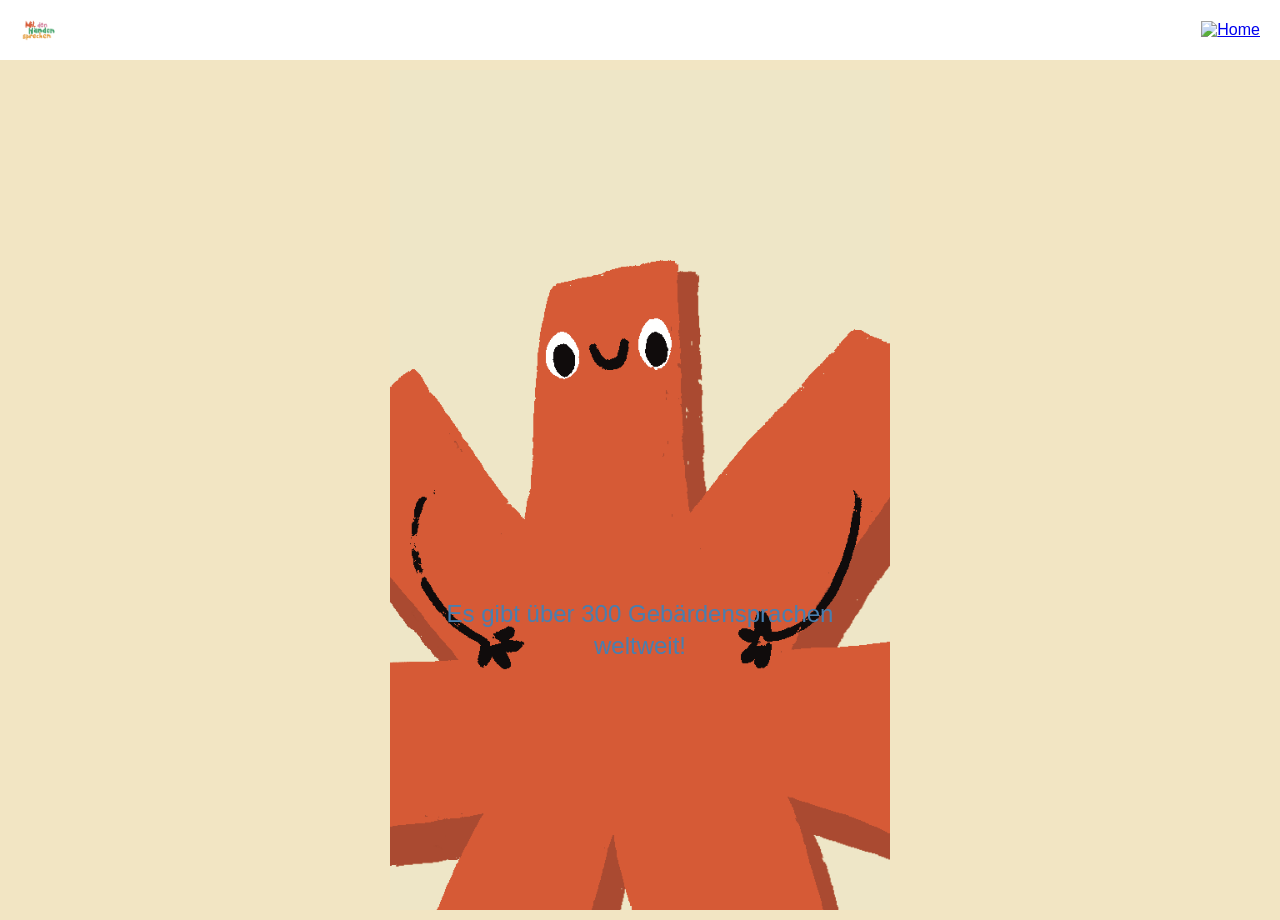
==== fakt1.html @ 37ac85dc "Update fakt1.html" ====
<!DOCTYPE html>
<html lang="de">
<head>
    <meta charset="UTF-8">
    <meta name="viewport" content="width=device-width, initial-scale=1.0">
    <title>Funfact - Gebärdensprache</title>
    <link rel="stylesheet" href="https://use.typekit.net/xwt6ozx.css">
    <link rel="stylesheet" href="style.css">
</head>
<body class="fact-body">

    <header class="fact-header">
        <img src="logo.png" alt="Logo" class="logo-left">
        <a href="index.html" class="home-link">
            <img src="home.png" alt="Home" class="home-icon">
        </a>
    </header>

    <main class="fact-main">
        <div class="fact-wrapper">
            <img src="fakt1.png" alt="Fakt Grafik" class="fact-png">
            
            <p class="fact-text-overlay">Es gibt über 300 Gebärdensprachen weltweit!</p>
        </div>
    </main>

</body>
</html>
---- style.css ----
/* CI Farben und Schriften */
:root {
    --bg-beige: #F2E5C3;
    --color-orange: #DEA04F;
    --color-pink: #D790AA;
    --color-terracotta: #CB623F;
    --color-green: #599E6A;
    --color-blue: #487FB0;
    
    --font-heading: 'crayonize', sans-serif; 
    --font-body: 'neulis-sans', sans-serif;
}

* {
    box-sizing: border-box;
    margin: 0;
    padding: 0;
}

body {
    background-color: var(--bg-beige);
    font-family: var(--font-body);
    min-height: 100vh;
    display: flex;
    flex-direction: column;
}

/* --- STARTSEITE (index.html) --- */
.landing-body {
    /* Setzt hg-bunt als fixierten, einmaligen Hintergrund */
    background-image: url('hg-bunt.png');
    background-repeat: no-repeat;
    background-size: cover;
    background-position: center;
}

.landing-header {
    background-image: url('header.png');
    background-size: cover;
    background-position: center;
    min-height: 20vh;
    display: flex;
    justify-content: center;
    align-items: center;
    padding: 20px;
}

.logo-centered {
    max-width: 70%;
    height: auto;
    max-height: 120px;
}

.landing-main {
    flex: 1;
    display: flex;
    justify-content: center;
    align-items: center;
    padding: 20px;
}

/* Button als Bild stylen */
.btn-image-style {
    background: none;
    border: none;
    cursor: pointer;
    padding: 0;
    width: 100%;
    max-width: 280px; /* Begrenzt die maximale Größe auf Mobile */
    transition: transform 0.2s;
}

.btn-image-style img {
    width: 100%;
    height: auto;
    display: block;
}

.btn-image-style:active {
    transform: scale(0.95);
}

/* Footer-Korrektur (wird jetzt sauber unten angeheftet) */
.site-footer {
    background-color: rgba(242, 229, 195, 0.9); /* Halbtransparentes CI-Beige */
    text-align: center;
    padding: 15px;
    font-size: 14px;
    width: 100%;
}

.site-footer a {
    color: var(--color-blue);
    text-decoration: none;
    font-weight: bold;
}

/* --- FAKT-SEITEN (fakt1.html etc.) --- */
.fact-body {
    background-color: var(--bg-beige); /* Fester CI-Hintergrund falls Ränder entstehen */
}

.fact-header {
    display: flex;
    justify-content: space-between;
    align-items: center;
    padding: 10px 20px;
    background-color: white;
    height: 60px;
}

.logo-left {
    height: 35px;
    width: auto;
}

.home-link img {
    height: 30px;
    width: auto;
}

.fact-main {
    flex: 1;
    display: flex;
    justify-content: center;
    align-items: center;
    padding: 10px;
}

/* Der Container sorgt dafür, dass das PNG nie abgeschnitten wird */
.fact-wrapper {
    position: relative;
    width: 100%;
    max-width: 500px; /* Perfekte Breite für Mobile-First */
    margin: 0 auto;
}

.fact-png {
    width: 100%;
    height: auto;
    display: block; /* Verhindert unschöne Abstände unter dem Bild */
}

/* Text exakt bei 2/3 des Bildes positioniert */
.fact-text-overlay {
    position: absolute;
    top: 66.6%; /* Exakt auf 2/3 Höhe von oben */
    left: 50%;
    transform: translate(-50%, -50%); /* Zentriert den Textbaustein auf dem Punkt */
    width: 80%;
    text-align: center;
    font-family: var(--font-heading);
    /* Nutzt clamp(), damit die Schriftgröße perfekt mit dem Bild mitskaliert */
    font-size: clamp(16px, 5.5vw, 24px); 
    color: var(--color-blue);
    line-height: 1.3;
    pointer-events: none; /* Klicks gehen durch den Text durch auf das Bild */
}
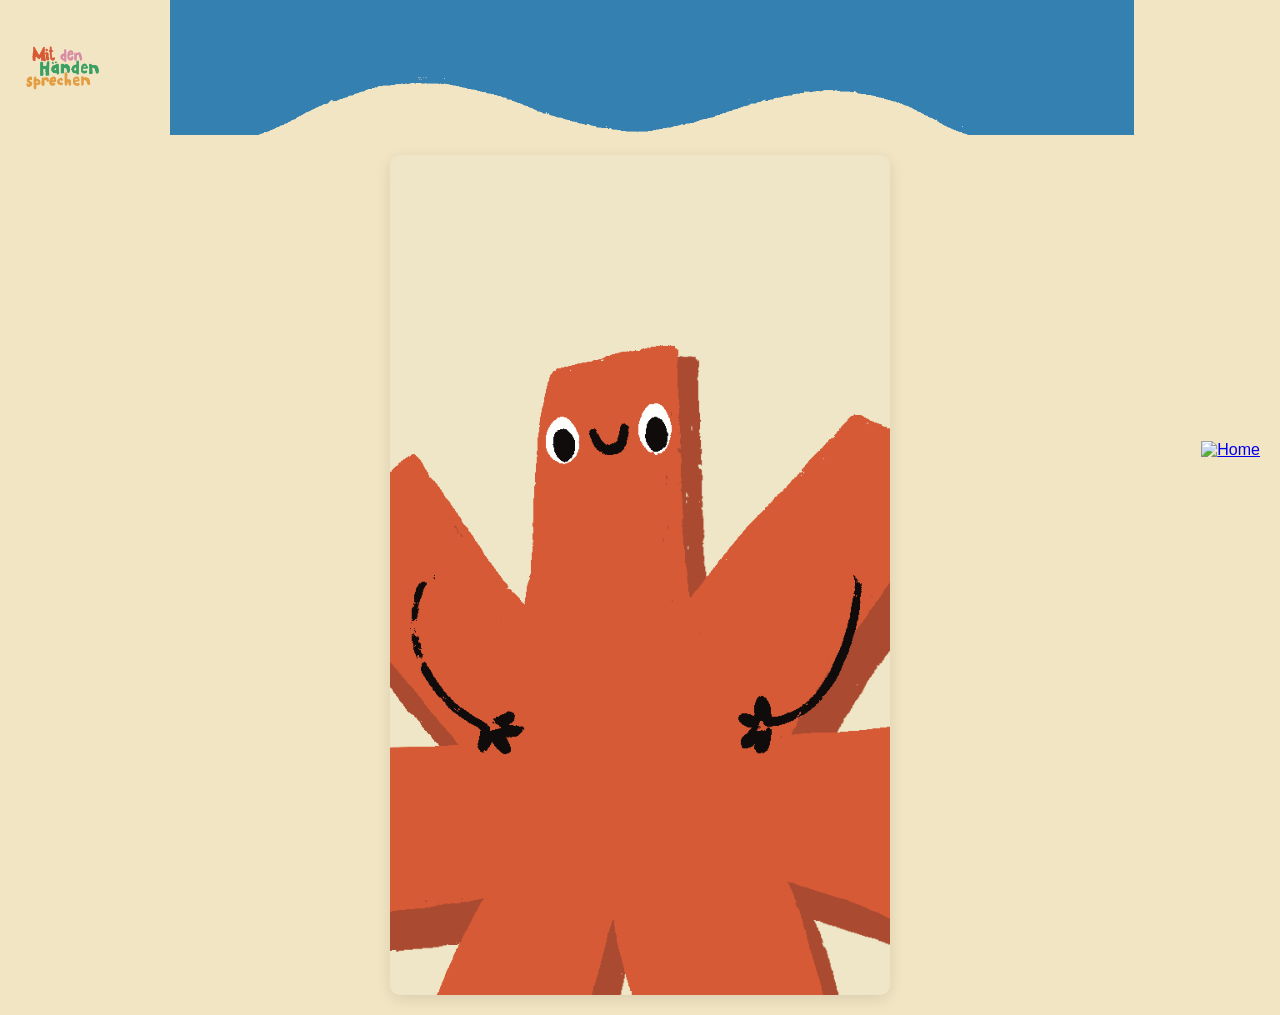
==== commit 94a78dea: "Update fakt1.html" ====
--- a/fakt1.html
+++ b/fakt1.html
@@ -19,8 +19,6 @@
     <main class="fact-main">
         <div class="fact-wrapper">
             <img src="fakt1.png" alt="Fakt Grafik" class="fact-png">
-            
-            <p class="fact-text-overlay">Es gibt über 300 Gebärdensprachen weltweit!</p>
         </div>
     </main>
 
--- a/style.css
+++ b/style.css
@@ -25,16 +25,29 @@
     flex-direction: column;
 }
 
-/* --- STARTSEITE (index.html) --- */
+/* --- HINTERGRUND MIT TRANSPARENZ (index.html) --- */
 .landing-body {
-    /* Setzt hg-bunt als fixierten, einmaligen Hintergrund */
+    position: relative;
+}
+
+/* Erzeugt das transparente Hintergrundbild, ohne den Inhalt zu beeinflussen */
+.landing-body::before {
+    content: "";
+    position: fixed;
+    top: 0;
+    left: 0;
+    width: 100%;
+    height: 100%;
     background-image: url('hg-bunt.png');
     background-repeat: no-repeat;
     background-size: cover;
     background-position: center;
-}
-
-.landing-header {
+    opacity: 0.35; /* Hier kannst du die Transparenz einstellen (0.0 bis 1.0) */
+    z-index: -1;
+}
+
+/* --- GEMEINSAMER HEADER (Für Main und Fakten) --- */
+.site-header {
     background-image: url('header.png');
     background-size: cover;
     background-position: center;
@@ -43,6 +56,7 @@
     justify-content: center;
     align-items: center;
     padding: 20px;
+    position: relative; /* Wichtig für die Positionierung des Home-Buttons */
 }
 
 .logo-centered {
@@ -51,6 +65,25 @@
     max-height: 120px;
 }
 
+/* Home-Button absolut rechts platziert, damit das Logo exakt mittig bleibt */
+.home-link {
+    position: absolute;
+    right: 20px;
+    top: 50%;
+    transform: translateY(-50%);
+}
+
+.home-link img {
+    height: 35px;
+    width: auto;
+    transition: transform 0.2s;
+}
+
+.home-link img:active {
+    transform: scale(0.9) rotate(-5deg);
+}
+
+/* --- MAIN BEREICH & PULSIERENDER BUTTON --- */
 .landing-main {
     flex: 1;
     display: flex;
@@ -59,34 +92,69 @@
     padding: 20px;
 }
 
-/* Button als Bild stylen */
-.btn-image-style {
+/* Button-Container als interaktives Element mit Pulsier-Animation */
+.btn-container {
     background: none;
     border: none;
     cursor: pointer;
     padding: 0;
     width: 100%;
-    max-width: 280px; /* Begrenzt die maximale Größe auf Mobile */
-    transition: transform 0.2s;
-}
-
-.btn-image-style img {
+    max-width: 320px;
+    position: relative;
+    display: inline-flex;
+    justify-content: center;
+    align-items: center;
+    animation: pulse 2.5s infinite ease-in-out;
+}
+
+.btn-bg-img {
     width: 100%;
     height: auto;
     display: block;
 }
 
-.btn-image-style:active {
-    transform: scale(0.95);
-}
-
-/* Footer-Korrektur (wird jetzt sauber unten angeheftet) */
+/* Der Text, der über dem Button-PNG liegt */
+.btn-text {
+    position: absolute;
+    font-family: var(--font-heading);
+    font-size: clamp(14px, 4.5vw, 18px); /* Passt sich dynamisch der Displaygröße an */
+    color: white; 
+    text-align: center;
+    padding: 0 20px;
+    line-height: 1.2;
+    text-shadow: 1px 1px 4px rgba(0, 0, 0, 0.4); /* Erhöht die Lesbarkeit auf dem Bild */
+}
+
+/* Pulsier-Animation */
+@keyframes pulse {
+    0% { transform: scale(1); }
+    50% { transform: scale(1.05); }
+    100% { transform: scale(1); }
+}
+
+.btn-container:active {
+    animation: none;
+    transform: scale(0.96);
+}
+
+/* --- FOOTER MIT PNG --- */
 .site-footer {
-    background-color: rgba(242, 229, 195, 0.9); /* Halbtransparentes CI-Beige */
+    background-image: url('footer.png');
+    background-size: cover;
+    background-position: center;
+    background-repeat: no-repeat;
     text-align: center;
-    padding: 15px;
+    padding: 25px 15px;
     font-size: 14px;
     width: 100%;
+    margin-top: auto; /* Schiebt den Footer immer ganz nach unten */
+}
+
+.site-footer p {
+    background-color: rgba(242, 229, 195, 0.8); /* Macht Text über dem Footer-PNG lesbar */
+    display: inline-block;
+    padding: 5px 15px;
+    border-radius: 10px;
 }
 
 .site-footer a {
@@ -95,64 +163,63 @@
     font-weight: bold;
 }
 
-/* --- FAKT-SEITEN (fakt1.html etc.) --- */
+/* --- FAKT-SEITEN --- */
 .fact-body {
-    background-color: var(--bg-beige); /* Fester CI-Hintergrund falls Ränder entstehen */
+    /* Setzt den Hintergrund der Fakten-Seiten auf dein CI-Beige */
+    background-color: var(--bg-beige); 
 }
 
 .fact-header {
-    display: flex;
-    justify-content: space-between;
-    align-items: center;
-    padding: 10px 20px;
-    background-color: white;
-    height: 60px;
+    background-image: url('header.png');
+    background-size: cover;
+    background-position: center;
+    display: flex;
+    justify-content: space-between; /* Schiebt Logo nach links und Home nach rechts */
+    align-items: center;
+    padding: 15px 20px;
+    min-height: 15vh; /* Etwas kompakter als auf der Startseite */
 }
 
 .logo-left {
-    height: 35px;
+    height: auto;
+    max-height: 80px; /* Passt das Logo an die Header-Höhe an */
+    max-width: 60%;
+}
+
+.home-link {
+    /* Keine absolute Positionierung mehr nötig dank flexbox */
+    display: inline-block;
+}
+
+.home-link img {
+    height: 45px; /* Etwas größer für gute Klickbarkeit */
     width: auto;
-}
-
-.home-link img {
-    height: 30px;
-    width: auto;
+    transition: transform 0.2s;
+}
+
+.home-link img:active {
+    transform: scale(0.9) rotate(-5deg);
 }
 
 .fact-main {
     flex: 1;
     display: flex;
     justify-content: center;
-    align-items: center;
-    padding: 10px;
-}
-
-/* Der Container sorgt dafür, dass das PNG nie abgeschnitten wird */
+    align-items: flex-start; /* Setzt das Bild eher nach oben statt mittig */
+    padding: 20px;
+}
+
 .fact-wrapper {
-    position: relative;
-    width: 100%;
-    max-width: 500px; /* Perfekte Breite für Mobile-First */
+    width: 100%;
+    max-width: 500px; /* Optimale Breite für Handys und Tablets */
     margin: 0 auto;
 }
 
 .fact-png {
     width: 100%;
     height: auto;
-    display: block; /* Verhindert unschöne Abstände unter dem Bild */
-}
-
-/* Text exakt bei 2/3 des Bildes positioniert */
-.fact-text-overlay {
-    position: absolute;
-    top: 66.6%; /* Exakt auf 2/3 Höhe von oben */
-    left: 50%;
-    transform: translate(-50%, -50%); /* Zentriert den Textbaustein auf dem Punkt */
-    width: 80%;
-    text-align: center;
-    font-family: var(--font-heading);
-    /* Nutzt clamp(), damit die Schriftgröße perfekt mit dem Bild mitskaliert */
-    font-size: clamp(16px, 5.5vw, 24px); 
-    color: var(--color-blue);
-    line-height: 1.3;
-    pointer-events: none; /* Klicks gehen durch den Text durch auf das Bild */
-}
+    display: block;
+    /* Ein leichter Schatten hebt das Bild auf dem beigen Grund schön ab (optional) */
+    box-shadow: 0 4px 15px rgba(0,0,0,0.1); 
+    border-radius: 10px; /* Rundet die Ecken des PNGs leicht ab, falls gewünscht */
+}
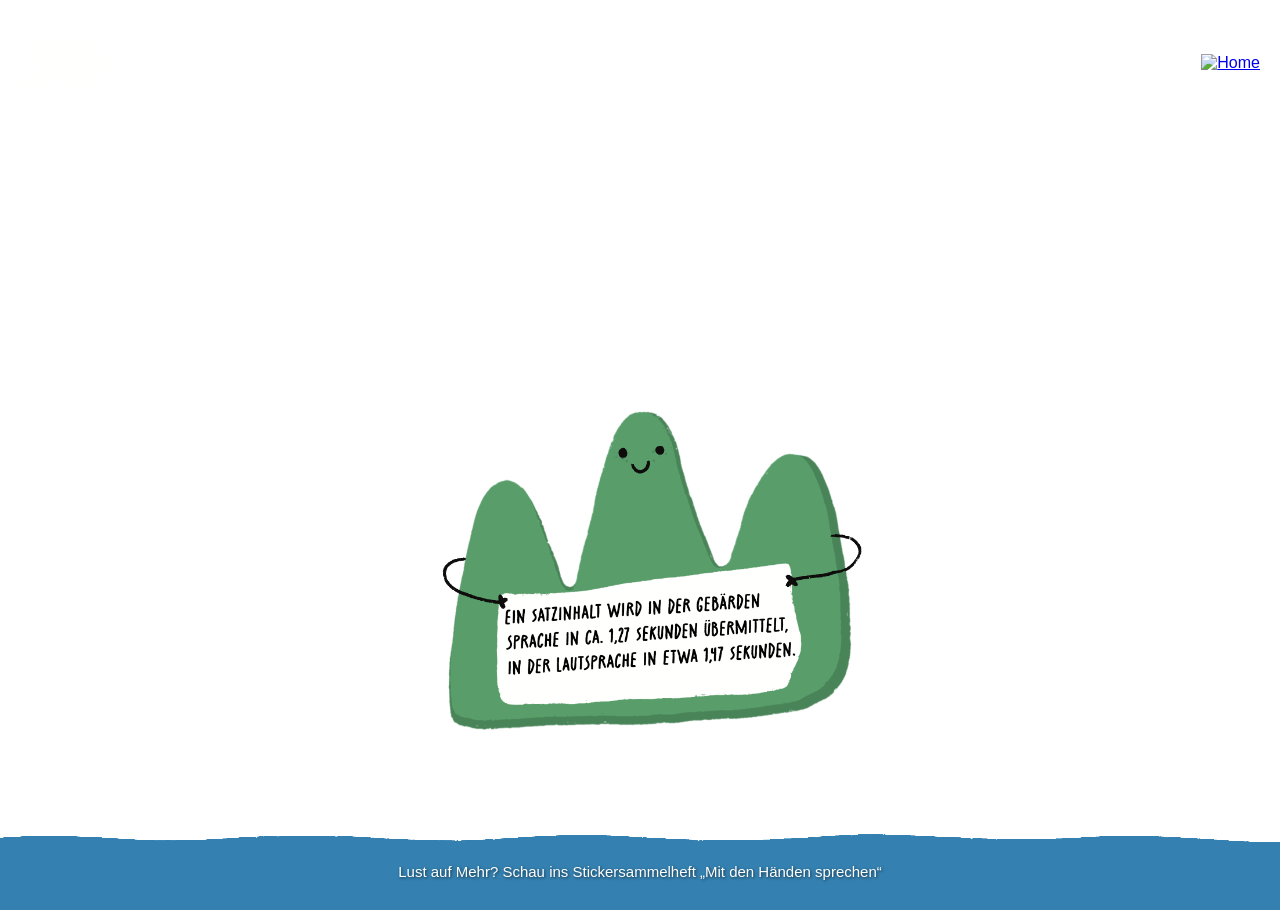
==== commit 767dec42: "Update fakt1.html" ====
--- a/fakt1.html
+++ b/fakt1.html
@@ -7,7 +7,7 @@
     <link rel="stylesheet" href="https://use.typekit.net/xwt6ozx.css">
     <link rel="stylesheet" href="style.css">
 </head>
-<body class="fact-body">
+<body class="fact-body" ontouchstart="">
 
     <header class="fact-header">
         <img src="logo.png" alt="Logo" class="logo-left">
@@ -22,5 +22,9 @@
         </div>
     </main>
 
+    <footer class="site-footer">
+        <p>Lust auf Mehr? Schau ins Stickersammelheft „Mit den Händen sprechen“</p>
+    </footer>
+
 </body>
 </html>
--- a/style.css
+++ b/style.css
@@ -1,6 +1,6 @@
 /* CI Farben und Schriften */
 :root {
-    --bg-beige: #F2E5C3;
+    --bg-white: #ffffff;
     --color-orange: #DEA04F;
     --color-pink: #D790AA;
     --color-terracotta: #CB623F;
@@ -18,7 +18,7 @@
 }
 
 body {
-    background-color: var(--bg-beige);
+    background-color: var(--bg-white); /* Hintergrund überall weiß */
     font-family: var(--font-body);
     min-height: 100vh;
     display: flex;
@@ -28,9 +28,9 @@
 /* --- HINTERGRUND MIT TRANSPARENZ (index.html) --- */
 .landing-body {
     position: relative;
-}
-
-/* Erzeugt das transparente Hintergrundbild, ohne den Inhalt zu beeinflussen */
+    background-color: var(--bg-white);
+}
+
 .landing-body::before {
     content: "";
     position: fixed;
@@ -42,48 +42,31 @@
     background-repeat: no-repeat;
     background-size: cover;
     background-position: center;
-    opacity: 0.35; /* Hier kannst du die Transparenz einstellen (0.0 bis 1.0) */
+    opacity: 0.25; /* Schöne, dezente Transparenz */
     z-index: -1;
 }
 
-/* --- GEMEINSAMER HEADER (Für Main und Fakten) --- */
+/* --- GEMEINSAMER HEADER --- */
 .site-header {
     background-image: url('header.png');
-    background-size: cover;
-    background-position: center;
-    min-height: 20vh;
+    background-size: 100% 100%; /* Zeigt die Grafik in voller Höhe und Breite ohne Beschnitt */
+    background-repeat: no-repeat;
+    background-position: center;
+    min-height: 16vh;
     display: flex;
     justify-content: center;
     align-items: center;
     padding: 20px;
-    position: relative; /* Wichtig für die Positionierung des Home-Buttons */
+    position: relative;
 }
 
 .logo-centered {
     max-width: 70%;
     height: auto;
-    max-height: 120px;
-}
-
-/* Home-Button absolut rechts platziert, damit das Logo exakt mittig bleibt */
-.home-link {
-    position: absolute;
-    right: 20px;
-    top: 50%;
-    transform: translateY(-50%);
-}
-
-.home-link img {
-    height: 35px;
-    width: auto;
-    transition: transform 0.2s;
-}
-
-.home-link img:active {
-    transform: scale(0.9) rotate(-5deg);
-}
-
-/* --- MAIN BEREICH & PULSIERENDER BUTTON --- */
+    max-height: 100px;
+}
+
+/* --- MAIN BEREICH STARTSEITE --- */
 .landing-main {
     flex: 1;
     display: flex;
@@ -92,14 +75,14 @@
     padding: 20px;
 }
 
-/* Button-Container als interaktives Element mit Pulsier-Animation */
+/* Button-Container mit Pulsier-Animation */
 .btn-container {
     background: none;
     border: none;
     cursor: pointer;
     padding: 0;
     width: 100%;
-    max-width: 320px;
+    max-width: 340px; /* Leicht vergrößert für die größere Schrift */
     position: relative;
     display: inline-flex;
     justify-content: center;
@@ -113,22 +96,23 @@
     display: block;
 }
 
-/* Der Text, der über dem Button-PNG liegt */
+/* Größere Schrift auf dem Button (erlaubt 2 Zeilen) */
 .btn-text {
     position: absolute;
     font-family: var(--font-heading);
-    font-size: clamp(14px, 4.5vw, 18px); /* Passt sich dynamisch der Displaygröße an */
+    font-size: clamp(18px, 5.5vw, 24px); /* Größere, deutliche Schrift */
     color: white; 
     text-align: center;
-    padding: 0 20px;
+    padding: 0 15px;
     line-height: 1.2;
-    text-shadow: 1px 1px 4px rgba(0, 0, 0, 0.4); /* Erhöht die Lesbarkeit auf dem Bild */
-}
-
-/* Pulsier-Animation */
+    text-shadow: 1px 1px 4px rgba(0, 0, 0, 0.4);
+    width: 90%;
+    white-space: normal; /* Erlaubt automatischen Zeilenumbruch */
+}
+
 @keyframes pulse {
     0% { transform: scale(1); }
-    50% { transform: scale(1.05); }
+    50% { transform: scale(1.04); }
     100% { transform: scale(1); }
 }
 
@@ -140,59 +124,65 @@
 /* --- FOOTER MIT PNG --- */
 .site-footer {
     background-image: url('footer.png');
-    background-size: cover;
+    background-size: 100% 100%; /* Zeigt die Grafik in voller Höhe und Breite ohne Beschnitt */
     background-position: center;
     background-repeat: no-repeat;
     text-align: center;
-    padding: 25px 15px;
-    font-size: 14px;
-    width: 100%;
-    margin-top: auto; /* Schiebt den Footer immer ganz nach unten */
-}
-
+    padding: 30px 15px;
+    width: 100%;
+    margin-top: auto;
+}
+
+/* Weißer Text für den Footer (Fakt-Seiten) */
 .site-footer p {
-    background-color: rgba(242, 229, 195, 0.8); /* Macht Text über dem Footer-PNG lesbar */
-    display: inline-block;
-    padding: 5px 15px;
-    border-radius: 10px;
+    color: white;
+    font-family: var(--font-body);
+    font-size: 15px;
+    font-weight: 500;
+    text-shadow: 1px 1px 3px rgba(0, 0, 0, 0.6); /* Macht den weißen Text auf buntem Grund perfekt lesbar */
 }
 
 .site-footer a {
-    color: var(--color-blue);
-    text-decoration: none;
+    color: white;
+    text-decoration: underline;
     font-weight: bold;
 }
 
 /* --- FAKT-SEITEN --- */
 .fact-body {
-    /* Setzt den Hintergrund der Fakten-Seiten auf dein CI-Beige */
-    background-color: var(--bg-beige); 
+    background-color: var(--bg-white); /* Hintergrund komplett weiß */
 }
 
 .fact-header {
     background-image: url('header.png');
-    background-size: cover;
-    background-position: center;
-    display: flex;
-    justify-content: space-between; /* Schiebt Logo nach links und Home nach rechts */
-    align-items: center;
+    background-size: 100% 100%; /* Zeigt die Grafik in voller Höhe und Breite */
+    background-repeat: no-repeat;
+    background-position: center;
+    position: relative; 
+    display: flex;
+    align-items: center; 
     padding: 15px 20px;
-    min-height: 15vh; /* Etwas kompakter als auf der Startseite */
+    min-height: 14vh;
 }
 
 .logo-left {
     height: auto;
-    max-height: 80px; /* Passt das Logo an die Header-Höhe an */
+    max-height: 70px;
     max-width: 60%;
+    position: relative;
+    z-index: 2;
 }
 
 .home-link {
-    /* Keine absolute Positionierung mehr nötig dank flexbox */
-    display: inline-block;
+    position: absolute;
+    right: 20px; 
+    top: 50%;
+    transform: translateY(-50%); 
+    z-index: 10; 
 }
 
 .home-link img {
-    height: 45px; /* Etwas größer für gute Klickbarkeit */
+    height: 40px;
     width: auto;
     transition: transform 0.2s;
 }
@@ -205,21 +195,36 @@
     flex: 1;
     display: flex;
     justify-content: center;
-    align-items: flex-start; /* Setzt das Bild eher nach oben statt mittig */
+    align-items: center;
     padding: 20px;
 }
 
 .fact-wrapper {
     width: 100%;
-    max-width: 500px; /* Optimale Breite für Handys und Tablets */
+    max-width: 480px;
     margin: 0 auto;
 }
 
+/* Wackeln beim Tippen am Smartphone */
+@keyframes wiggle {
+    0% { transform: rotate(0deg); }
+    25% { transform: rotate(-3deg); }
+    50% { transform: rotate(3deg); }
+    75% { transform: rotate(-3deg); }
+    100% { transform: rotate(0deg); }
+}
+
 .fact-png {
     width: 100%;
     height: auto;
     display: block;
-    /* Ein leichter Schatten hebt das Bild auf dem beigen Grund schön ab (optional) */
-    box-shadow: 0 4px 15px rgba(0,0,0,0.1); 
-    border-radius: 10px; /* Rundet die Ecken des PNGs leicht ab, falls gewünscht */
-}
+    box-shadow: none;   /* Schatten komplett entfernt */
+    border-radius: 0;   /* Eckenrundung entfernt für nahtlosen Übergang */
+    border: none;       /* Kein Rahmen */
+    cursor: pointer;
+    -webkit-tap-highlight-color: transparent; /* Verhindert den standardmäßigen blauen Klick-Kasten auf Handys */
+}
+
+.fact-png:active {
+    animation: wiggle 0.3s ease-in-out;
+}
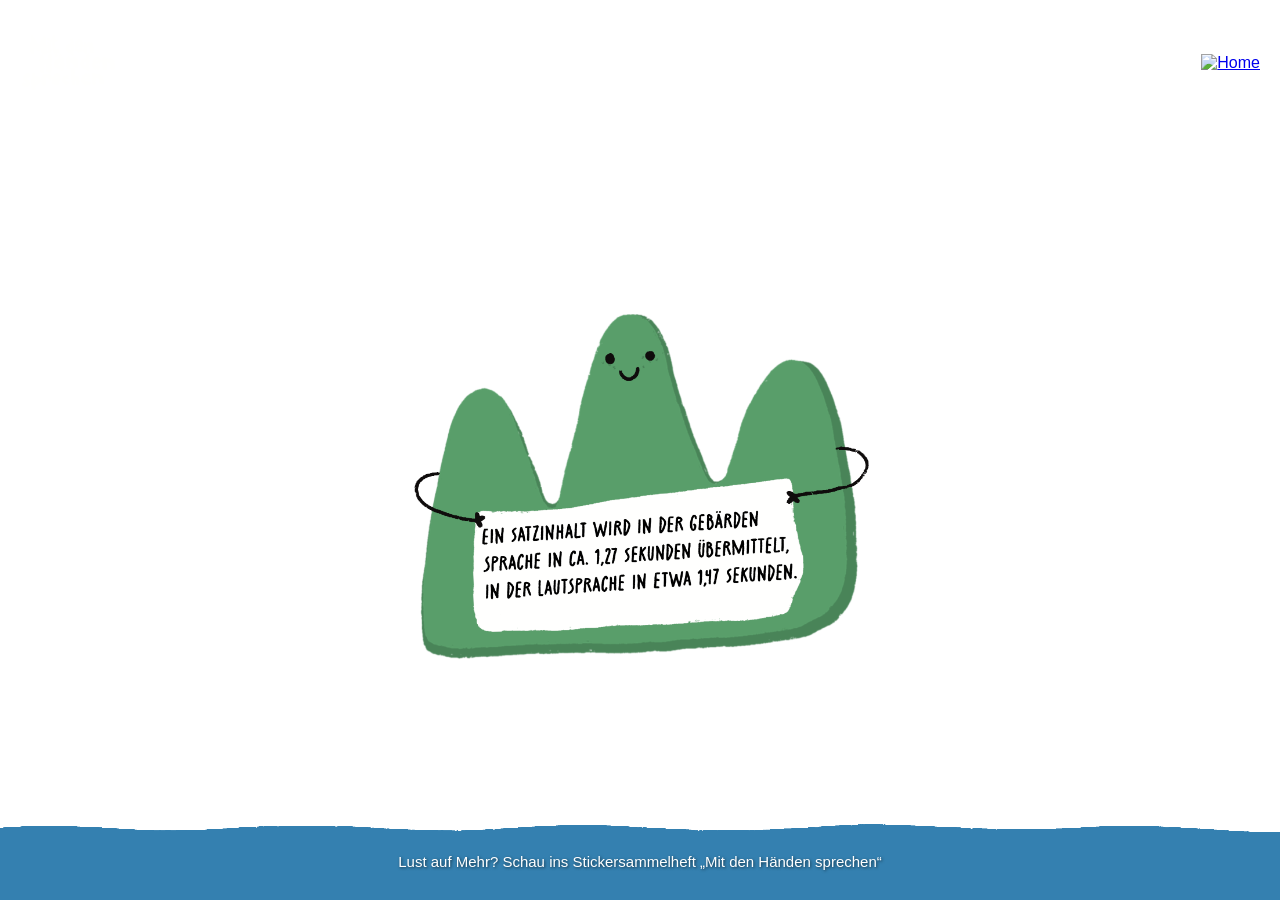
==== commit ad9438a3: "Update fakt1.html" ====
--- a/fakt1.html
+++ b/fakt1.html
@@ -18,7 +18,7 @@
 
     <main class="fact-main">
         <div class="fact-wrapper">
-            <img src="fakt1.png" alt="Fakt Grafik" class="fact-png">
+            <img src="fakt1.png" alt="Fakt Grafik" class="fact-png" draggable="false">
         </div>
     </main>
 
--- a/style.css
+++ b/style.css
@@ -18,11 +18,16 @@
 }
 
 body {
-    background-color: var(--bg-white); /* Hintergrund überall weiß */
+    background-color: var(--bg-white);
     font-family: var(--font-body);
     min-height: 100vh;
     display: flex;
     flex-direction: column;
+    
+    /* NEU: Verbietet das Markieren von Text (und Live-Text) auf der ganzen Seite */
+    -webkit-touch-callout: none;
+    -webkit-user-select: none;
+    user-select: none;
 }
 
 /* --- HINTERGRUND MIT TRANSPARENZ (index.html) --- */
@@ -198,13 +203,6 @@
     align-items: center;
     padding: 20px;
 }
-
-.fact-wrapper {
-    width: 100%;
-    max-width: 480px;
-    margin: 0 auto;
-}
-
 /* Wackeln beim Tippen am Smartphone */
 @keyframes wiggle {
     0% { transform: rotate(0deg); }
@@ -214,17 +212,41 @@
     100% { transform: rotate(0deg); }
 }
 
+.fact-wrapper {
+    position: relative; /* Sehr wichtig, damit die Glasscheibe weiß, wo sie liegen soll */
+    width: 100%;
+    max-width: 480px;
+    margin: 0 auto;
+    cursor: pointer;
+    -webkit-tap-highlight-color: transparent;
+}
+
+/* Die unsichtbare "Glasscheibe" (Schutzschild), die exakt über dem Bild liegt */
+.fact-wrapper::after {
+    content: "";
+    position: absolute;
+    top: 0;
+    left: 0;
+    width: 100%;
+    height: 100%;
+    z-index: 10; /* Liegt über dem Bild */
+    -webkit-touch-callout: none;
+    -webkit-user-select: none;
+    user-select: none;
+}
+
+/* Wenn wir auf die Glasscheibe drücken, wackelt das Bild darunter */
+.fact-wrapper:active .fact-png {
+    animation: wiggle 0.3s ease-in-out;
+}
+
 .fact-png {
     width: 100%;
     height: auto;
     display: block;
-    box-shadow: none;   /* Schatten komplett entfernt */
-    border-radius: 0;   /* Eckenrundung entfernt für nahtlosen Übergang */
-    border: none;       /* Kein Rahmen */
-    cursor: pointer;
-    -webkit-tap-highlight-color: transparent; /* Verhindert den standardmäßigen blauen Klick-Kasten auf Handys */
-}
-
-.fact-png:active {
-    animation: wiggle 0.3s ease-in-out;
-}
+    box-shadow: none;
+    border-radius: 0;
+    border: none;
+    pointer-events: none; /* Verhindert, dass das Bild angefasst werden kann */
+    -webkit-user-drag: none;
+}
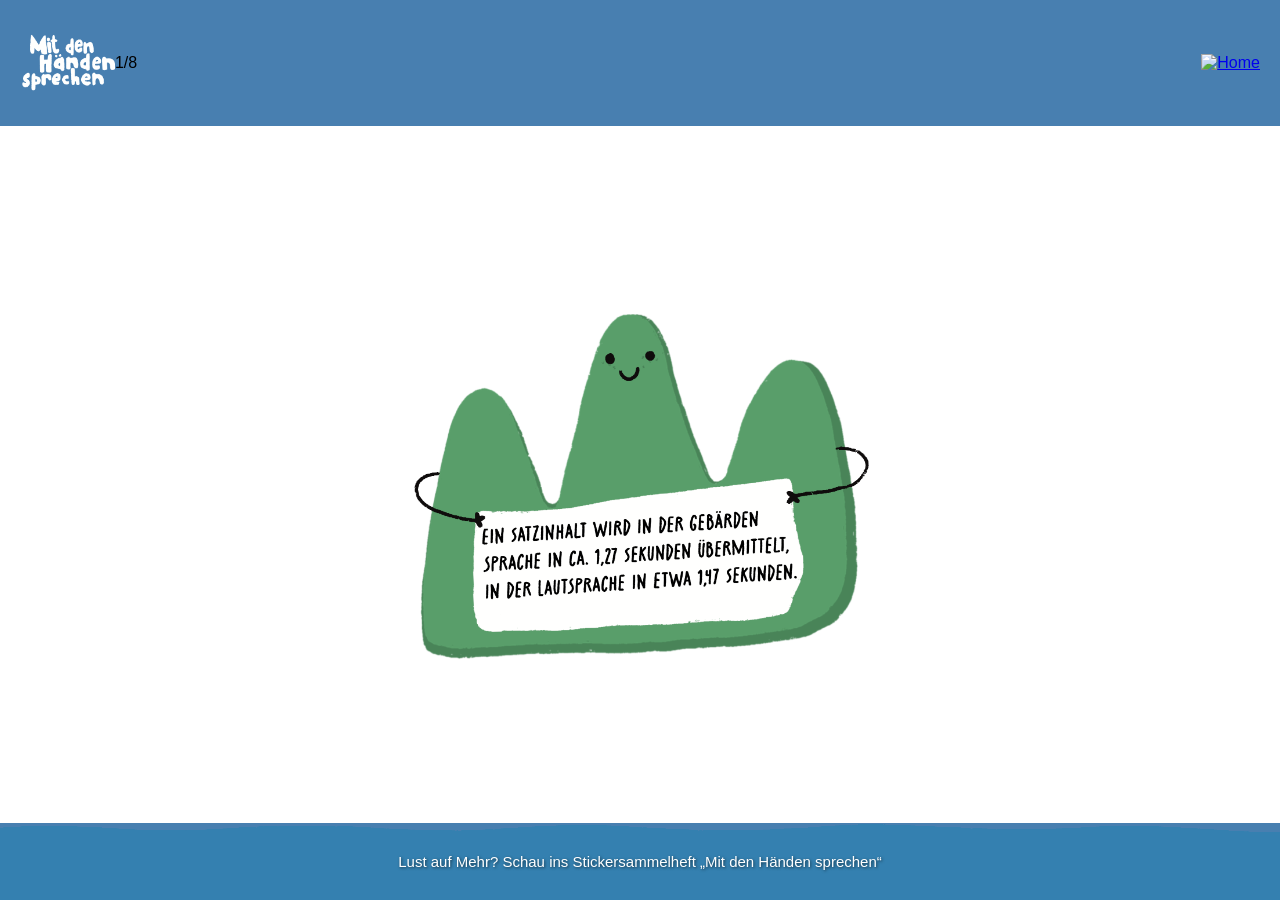
==== commit 38591bff: "Update fakt1.html" ====
--- a/fakt1.html
+++ b/fakt1.html
@@ -11,6 +11,7 @@
 
     <header class="fact-header">
         <img src="logo.png" alt="Logo" class="logo-left">
+        <div class="fact-counter">1/8</div>
         <a href="index.html" class="home-link">
             <img src="home.png" alt="Home" class="home-icon">
         </a>
--- a/style.css
+++ b/style.css
@@ -18,43 +18,24 @@
 }
 
 body {
-    background-color: var(--bg-white);
+    /* NEU: Der ganzheitliche Hintergrund ist Blau. 
+       Das sieht man beim "Über-Scrollen" (Overscroll) auf dem iPhone am Rand! */
+    background-color: var(--color-blue); 
     font-family: var(--font-body);
     min-height: 100vh;
     display: flex;
     flex-direction: column;
     
-    /* NEU: Verbietet das Markieren von Text (und Live-Text) auf der ganzen Seite */
+    /* Apple Live-Text und Markieren überall blockieren */
     -webkit-touch-callout: none;
     -webkit-user-select: none;
     user-select: none;
 }
 
-/* --- HINTERGRUND MIT TRANSPARENZ (index.html) --- */
-.landing-body {
-    position: relative;
-    background-color: var(--bg-white);
-}
-
-.landing-body::before {
-    content: "";
-    position: fixed;
-    top: 0;
-    left: 0;
-    width: 100%;
-    height: 100%;
-    background-image: url('hg-bunt.png');
-    background-repeat: no-repeat;
-    background-size: cover;
-    background-position: center;
-    opacity: 0.25; /* Schöne, dezente Transparenz */
-    z-index: -1;
-}
-
 /* --- GEMEINSAMER HEADER --- */
 .site-header {
     background-image: url('header.png');
-    background-size: 100% 100%; /* Zeigt die Grafik in voller Höhe und Breite ohne Beschnitt */
+    background-size: 100% 100%; 
     background-repeat: no-repeat;
     background-position: center;
     min-height: 16vh;
@@ -71,28 +52,45 @@
     max-height: 100px;
 }
 
-/* --- MAIN BEREICH STARTSEITE --- */
+/* --- MAIN BEREICH STARTSEITE (MIT KONFETTI) --- */
 .landing-main {
     flex: 1;
     display: flex;
     justify-content: center;
     align-items: center;
     padding: 20px;
-}
-
-/* Button-Container mit Pulsier-Animation */
+    
+    /* NEU: Der Inhaltsbereich zwischen Header und Footer bekommt das reine Weiß */
+    background-color: var(--bg-white);
+    
+    /* NEU: Die Konfetti-Tapete und ihre Animation */
+    background-image: url('tapete.png');
+    background-repeat: repeat; /* Kachelt das Bild endlos in alle Richtungen */
+    background-size: 300px auto; /* Hält die Konfetti-Größe angenehm scharf auf Handys */
+    background-position: 0 0;
+    animation: riesel 40s linear infinite; /* Sanftes, ewiges Rieseln (40 Sekunden pro Durchlauf) */
+}
+
+/* Die Riesel-Animation für das Konfetti */
+@keyframes riesel {
+    from { background-position: 0 0; }
+    to { background-position: 0 4000px; } /* Schiebt das Bild kontinuierlich nach unten */
+}
+
+/* Button-Container */
 .btn-container {
     background: none;
     border: none;
     cursor: pointer;
     padding: 0;
     width: 100%;
-    max-width: 340px; /* Leicht vergrößert für die größere Schrift */
+    max-width: 340px; 
     position: relative;
     display: inline-flex;
     justify-content: center;
     align-items: center;
     animation: pulse 2.5s infinite ease-in-out;
+    z-index: 10; /* WICHTIG: Stellt sicher, dass der Button über dem Konfetti klickbar bleibt */
 }
 
 .btn-bg-img {
@@ -101,18 +99,17 @@
     display: block;
 }
 
-/* Größere Schrift auf dem Button (erlaubt 2 Zeilen) */
 .btn-text {
     position: absolute;
     font-family: var(--font-heading);
-    font-size: clamp(18px, 5.5vw, 24px); /* Größere, deutliche Schrift */
+    font-size: clamp(18px, 5.5vw, 24px); 
     color: white; 
     text-align: center;
     padding: 0 15px;
     line-height: 1.2;
     text-shadow: 1px 1px 4px rgba(0, 0, 0, 0.4);
     width: 90%;
-    white-space: normal; /* Erlaubt automatischen Zeilenumbruch */
+    white-space: normal; 
 }
 
 @keyframes pulse {
@@ -129,7 +126,7 @@
 /* --- FOOTER MIT PNG --- */
 .site-footer {
     background-image: url('footer.png');
-    background-size: 100% 100%; /* Zeigt die Grafik in voller Höhe und Breite ohne Beschnitt */
+    background-size: 100% 100%; 
     background-position: center;
     background-repeat: no-repeat;
     text-align: center;
@@ -138,13 +135,12 @@
     margin-top: auto;
 }
 
-/* Weißer Text für den Footer (Fakt-Seiten) */
 .site-footer p {
     color: white;
     font-family: var(--font-body);
     font-size: 15px;
     font-weight: 500;
-    text-shadow: 1px 1px 3px rgba(0, 0, 0, 0.6); /* Macht den weißen Text auf buntem Grund perfekt lesbar */
+    text-shadow: 1px 1px 3px rgba(0, 0, 0, 0.6); 
 }
 
 .site-footer a {
@@ -154,13 +150,9 @@
 }
 
 /* --- FAKT-SEITEN --- */
-.fact-body {
-    background-color: var(--bg-white); /* Hintergrund komplett weiß */
-}
-
 .fact-header {
     background-image: url('header.png');
-    background-size: 100% 100%; /* Zeigt die Grafik in voller Höhe und Breite */
+    background-size: 100% 100%; 
     background-repeat: no-repeat;
     background-position: center;
     position: relative; 
@@ -202,7 +194,11 @@
     justify-content: center;
     align-items: center;
     padding: 20px;
-}
+    
+    /* NEU: Macht auch auf den Faktenseiten den Inhaltsbereich zwischen den Wellen weiß */
+    background-color: var(--bg-white);
+}
+
 /* Wackeln beim Tippen am Smartphone */
 @keyframes wiggle {
     0% { transform: rotate(0deg); }
@@ -213,7 +209,7 @@
 }
 
 .fact-wrapper {
-    position: relative; /* Sehr wichtig, damit die Glasscheibe weiß, wo sie liegen soll */
+    position: relative; 
     width: 100%;
     max-width: 480px;
     margin: 0 auto;
@@ -221,7 +217,6 @@
     -webkit-tap-highlight-color: transparent;
 }
 
-/* Die unsichtbare "Glasscheibe" (Schutzschild), die exakt über dem Bild liegt */
 .fact-wrapper::after {
     content: "";
     position: absolute;
@@ -229,13 +224,12 @@
     left: 0;
     width: 100%;
     height: 100%;
-    z-index: 10; /* Liegt über dem Bild */
+    z-index: 10; 
     -webkit-touch-callout: none;
     -webkit-user-select: none;
     user-select: none;
 }
 
-/* Wenn wir auf die Glasscheibe drücken, wackelt das Bild darunter */
 .fact-wrapper:active .fact-png {
     animation: wiggle 0.3s ease-in-out;
 }
@@ -247,6 +241,6 @@
     box-shadow: none;
     border-radius: 0;
     border: none;
-    pointer-events: none; /* Verhindert, dass das Bild angefasst werden kann */
+    pointer-events: none; 
     -webkit-user-drag: none;
 }
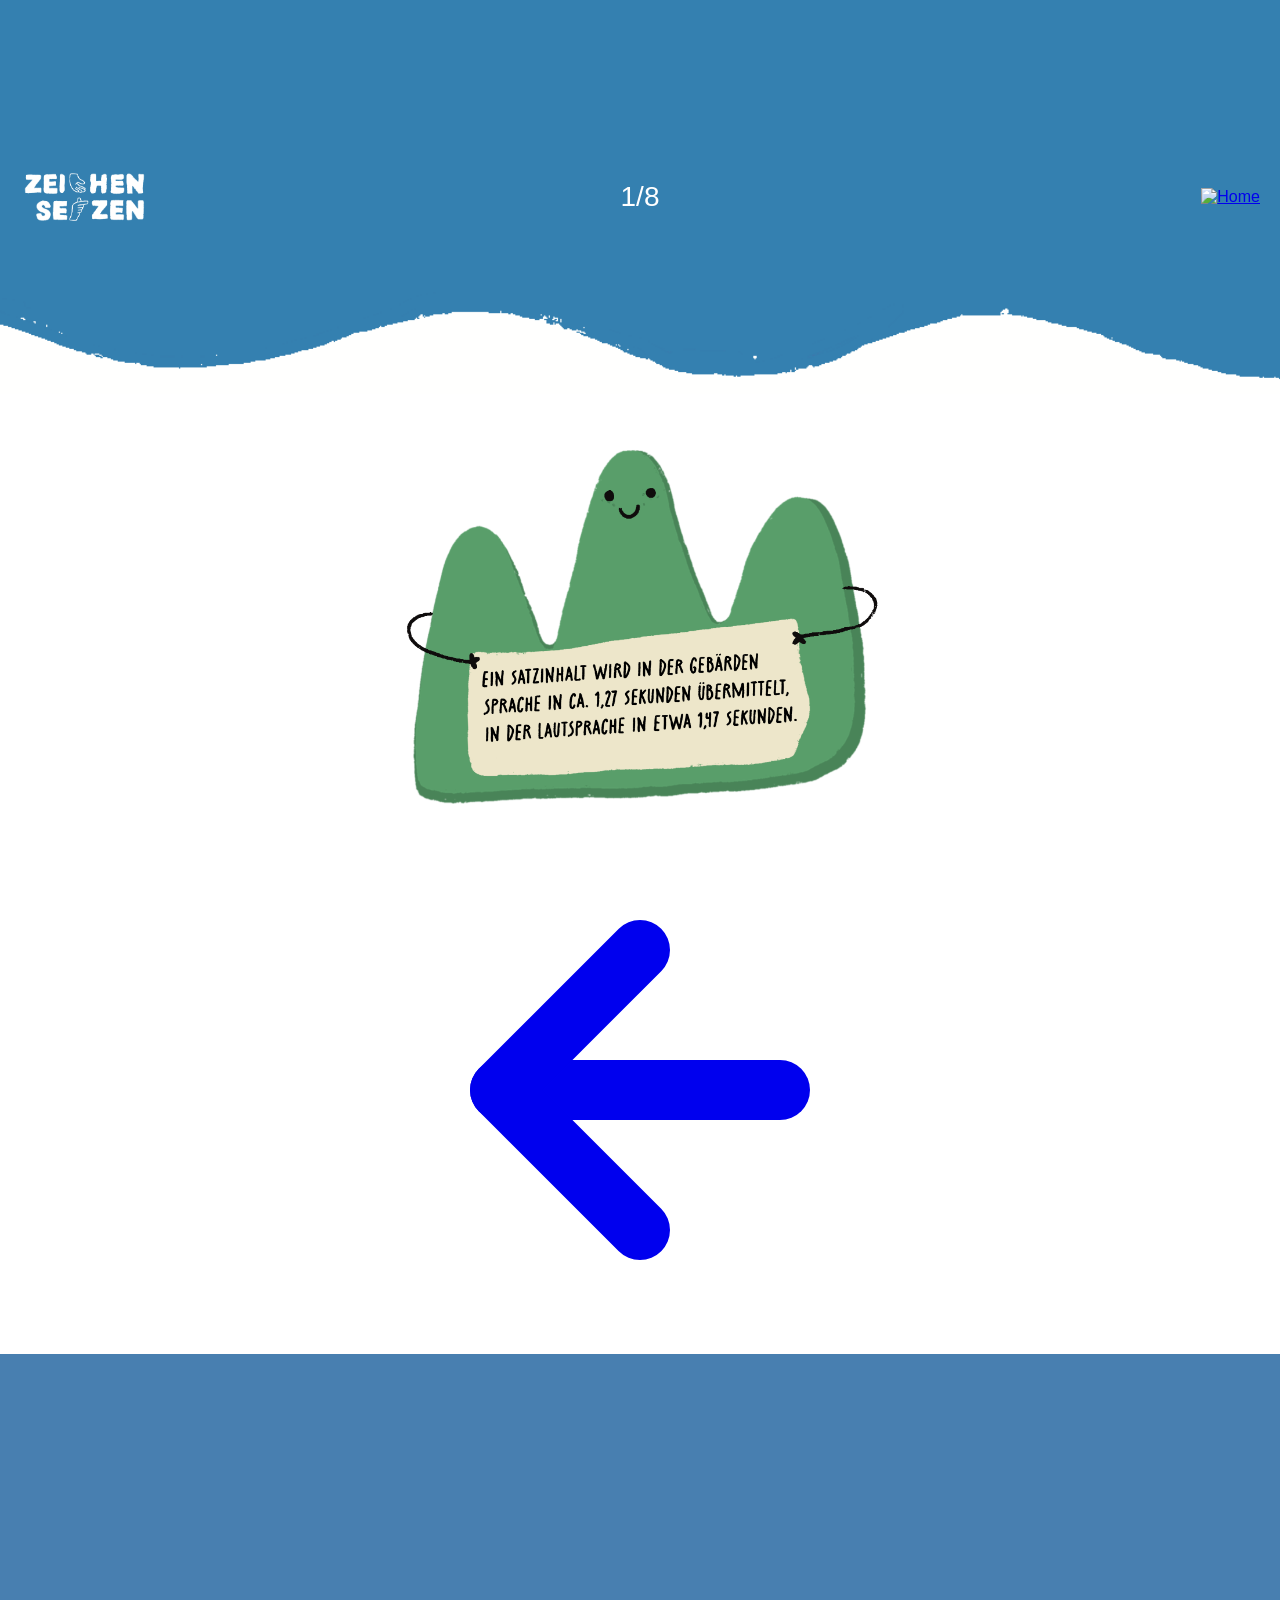
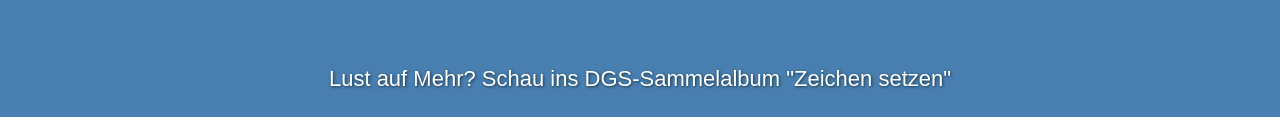
==== commit 7a634217: "Update fakt1.html" ====
--- a/fakt1.html
+++ b/fakt1.html
@@ -20,11 +20,17 @@
     <main class="fact-main">
         <div class="fact-wrapper">
             <img src="fakt1.png" alt="Fakt Grafik" class="fact-png" draggable="false">
+            <a href="index.html" class="back-arrow">
+    <svg viewBox="0 0 24 24" fill="none" stroke="currentColor" stroke-width="3" stroke-linecap="round" stroke-linejoin="round">
+        <line x1="19" y1="12" x2="5" y2="12"></line>
+        <polyline points="12 19 5 12 12 5"></polyline>
+    </svg>
+</a>
         </div>
     </main>
 
     <footer class="site-footer">
-        <p>Lust auf Mehr? Schau ins Stickersammelheft „Mit den Händen sprechen“</p>
+        <p>Lust auf Mehr? Schau ins DGS-Sammelalbum "Zeichen setzen"</p>
     </footer>
 
 </body>
--- a/style.css
+++ b/style.css
@@ -1,14 +1,15 @@
 /* CI Farben und Schriften */
 :root {
     --bg-white: #ffffff;
-    --color-orange: #DEA04F;
-    --color-pink: #D790AA;
-    --color-terracotta: #CB623F;
-    --color-green: #599E6A;
     --color-blue: #487FB0;
-    
+    /* Hier die exakten Namen von Adobe eintragen! */
     --font-heading: 'crayonize', sans-serif; 
     --font-body: 'neulis-sans', sans-serif;
+}
+
+/* Erzwinge die Schriftart für alles */
+body, h1, p, .video-title {
+    font-family: var(--font-heading) !important;
 }
 
 * {
@@ -18,8 +19,6 @@
 }
 
 body {
-    /* NEU: Der ganzheitliche Hintergrund ist Blau. 
-       Das sieht man beim "Über-Scrollen" (Overscroll) auf dem iPhone am Rand! */
     background-color: var(--color-blue); 
     font-family: var(--font-body);
     min-height: 100vh;
@@ -32,49 +31,91 @@
     user-select: none;
 }
 
-/* --- GEMEINSAMER HEADER --- */
+/* --- GEMEINSAMER HEADER (Start, Fakten, Video) --- */
+.site-header, .fact-header, .video-header {
+    width: 100%;
+    aspect-ratio: 390 / 120; 
+    background-size: cover; 
+    background-position: center bottom; /* Klebt die Welle an die weiße Box */
+    background-repeat: no-repeat;
+    display: flex;
+    justify-content: center;
+    align-items: center;
+    padding: 10px 20px;
+    position: relative;
+    z-index: 10; 
+}
+
+/* Spezifisches Bild für den Startseiten-Header */
 .site-header {
     background-image: url('header.png');
-    background-size: 100% 100%; 
+}
+/* Verhindert, dass Eigenschaften von .site-header den .video-header stören */
+.video-header {
+    background-image: none; /* Wir setzen das Bild dynamisch via ID im Skript */
+    background-size: cover;
+    background-position: center bottom;
     background-repeat: no-repeat;
-    background-position: center;
-    min-height: 16vh;
-    display: flex;
-    justify-content: center;
-    align-items: center;
-    padding: 20px;
-    position: relative;
+    /* Hier erzwingen wir, dass keine anderen Header-Stile "durchsickern" */
+    margin: 0;
+    padding: 0;
 }
 
 .logo-centered {
-    max-width: 70%;
-    height: auto;
-    max-height: 100px;
-}
-
-/* --- MAIN BEREICH STARTSEITE (MIT KONFETTI) --- */
+    max-width: 65%;
+    height: auto;
+    max-height: 80px;
+}
+
+/* --- MAIN BEREICHE (Start, Fakten, Video) --- */
+.landing-main, .fact-main, .video-main {
+    flex: 1;
+    width: 100%;
+    background-color: var(--bg-white);
+    display: flex;
+    justify-content: center;
+    align-items: center;
+    
+    /* Legt die weiße Box EINE Ebene hinter Header und Footer */
+    position: relative;
+    z-index: 1; 
+    
+    /* Zieht die weiße Box 30px nach oben (unter den Header) und unten (unter den Footer) */
+    margin-top: -30px;
+    margin-bottom: -30px;
+    
+    /* Verhindert, dass der Content (Button, Video) in die Wellen rutscht */
+    padding-top: 50px;
+    padding-bottom: 50px;
+}
+
+/* Spezifische Ergänzung nur für die Startseite (wegen Konfetti) */
 .landing-main {
-    flex: 1;
-    display: flex;
-    justify-content: center;
-    align-items: center;
-    padding: 20px;
-    
-    /* NEU: Der Inhaltsbereich zwischen Header und Footer bekommt das reine Weiß */
-    background-color: var(--bg-white);
-    
-    /* NEU: Die Konfetti-Tapete und ihre Animation */
+    overflow: hidden; 
+}
+
+/* NEU: Das kachelnde Konfetti liegt jetzt auf einer eigenen, transparenten Schicht */
+/* DAS HIER BLEIBT GENAU WIE VORHER! */
+.landing-main::before {
+    content: "";
+    position: absolute;
+    top: 0;
+    left: 0;
+    width: 100%;
+    height: 100%;
     background-image: url('tapete.png');
-    background-repeat: repeat; /* Kachelt das Bild endlos in alle Richtungen */
-    background-size: 300px auto; /* Hält die Konfetti-Größe angenehm scharf auf Handys */
+    background-repeat: repeat; 
+    background-size: 300px auto; 
     background-position: 0 0;
-    animation: riesel 40s linear infinite; /* Sanftes, ewiges Rieseln (40 Sekunden pro Durchlauf) */
-}
-
-/* Die Riesel-Animation für das Konfetti */
+    opacity: 0.15; 
+    animation: riesel 150s linear infinite; 
+    pointer-events: none; 
+    z-index: 1;
+}
+
 @keyframes riesel {
     from { background-position: 0 0; }
-    to { background-position: 0 4000px; } /* Schiebt das Bild kontinuierlich nach unten */
+    to { background-position: 0 4000px; } 
 }
 
 /* Button-Container */
@@ -90,7 +131,7 @@
     justify-content: center;
     align-items: center;
     animation: pulse 2.5s infinite ease-in-out;
-    z-index: 10; /* WICHTIG: Stellt sicher, dass der Button über dem Konfetti klickbar bleibt */
+    z-index: 10; /* Steht über der Konfetti-Schicht */
 }
 
 .btn-bg-img {
@@ -122,52 +163,62 @@
     animation: none;
     transform: scale(0.96);
 }
-
 /* --- FOOTER MIT PNG --- */
 .site-footer {
-    background-image: url('footer.png');
-    background-size: 100% 100%; 
-    background-position: center;
+    background-image: url('footer.png'); /* HIER den Namen deiner Footer-Grafik eintragen */
+    background-color: transparent;
+    width: 100%;
+    aspect-ratio: 390 / 120;
+    background-size: cover; 
+    background-position: center top;    /* Klebt die Welle oben an die weiße Box */
     background-repeat: no-repeat;
-    text-align: center;
-    padding: 30px 15px;
-    width: 100%;
+    
+    display: flex;
+    justify-content: center;
+    align-items: flex-end;
+    padding-bottom: 25px;
     margin-top: auto;
+    position: relative;
+    z-index: 10; 
 }
 
 .site-footer p {
     color: white;
-    font-family: var(--font-body);
-    font-size: 15px;
-    font-weight: 500;
+    font-family: var(--font-heading); 
+    font-size: 22px; 
+    font-weight: normal;
     text-shadow: 1px 1px 3px rgba(0, 0, 0, 0.6); 
 }
 
 .site-footer a {
     color: white;
     text-decoration: underline;
-    font-weight: bold;
 }
 
 /* --- FAKT-SEITEN --- */
 .fact-header {
     background-image: url('header.png');
-    background-size: 100% 100%; 
-    background-repeat: no-repeat;
-    background-position: center;
-    position: relative; 
-    display: flex;
-    align-items: center; 
-    padding: 15px 20px;
-    min-height: 14vh;
-}
-
+    /* justify-content überschreibt das 'center' von oben, damit das Logo links steht */
+    justify-content: flex-start; 
+    padding: 0 20px;
+}
 .logo-left {
     height: auto;
-    max-height: 70px;
-    max-width: 60%;
+    max-height: 60px;
+    max-width: 35%; 
     position: relative;
     z-index: 2;
+}
+
+/* Zähler in der Mitte (1/8) */
+.fact-counter {
+    position: absolute;
+    left: 50%;
+    transform: translateX(-50%); 
+    font-family: var(--font-heading);
+    font-size: 28px;
+    color: var(--bg-white); 
+    z-index: 5;
 }
 
 .home-link {
@@ -179,7 +230,7 @@
 }
 
 .home-link img {
-    height: 40px;
+    height: 35px;
     width: auto;
     transition: transform 0.2s;
 }
@@ -194,8 +245,6 @@
     justify-content: center;
     align-items: center;
     padding: 20px;
-    
-    /* NEU: Macht auch auf den Faktenseiten den Inhaltsbereich zwischen den Wellen weiß */
     background-color: var(--bg-white);
 }
 
@@ -244,3 +293,67 @@
     pointer-events: none; 
     -webkit-user-drag: none;
 }
+/* --- VIDEO SEITEN HEADER (Nur dieser eine gilt!) --- */
+.video-header {
+    width: 100%;
+    aspect-ratio: 390 / 120; /* Hier auf das gleiche Verhältnis wie die anderen Header bringen */
+    background-size: cover;
+    background-position: center bottom; /* Welle immer unten fixiert */
+    background-repeat: no-repeat;
+    display: flex;
+    justify-content: center;
+    align-items: center;
+    position: relative;
+    z-index: 10;
+    padding: 0 20px;
+}
+
+/* Die 5 verschiedenen Header-Bilder */
+.v-header-1 { background-image: url('video_header1.png'); }
+.v-header-2 { background-image: url('video_header2.png'); }
+.v-header-3 { background-image: url('video_header3.png'); }
+.v-header-4 { background-image: url('video_header4.png'); }
+.v-header-5 { background-image: url('video_header5.png'); }
+
+.video-title {
+    font-family: var(--font-heading);
+    color: white;
+    font-size: clamp(26px, 7vw, 40px);
+    text-align: center;
+    text-shadow: 1px 1px 3px rgba(0, 0, 0, 0.6);
+    margin: 0;
+}
+
+.video-main {
+    flex: 1;
+    width: 100%;
+    background-color: var(--bg-white);
+    display: flex;
+    justify-content: center;
+    align-items: center;
+    
+    /* Zieht die Box unter die Wellen */
+    margin-top: -30px; 
+    margin-bottom: -30px;
+    
+    /* Hier ist dein Padding für den "sittlichen" Abstand */
+    padding: 40px 20px; 
+    
+    position: relative;
+    z-index: 1;
+}
+
+.portrait-video {
+    width: 100%;
+    max-width: 400px;
+    /* Damit es nicht zu groß wird und Platz zum Rand lässt */
+    height: auto;
+    border-radius: 15px; /* Ein kleiner Radius sieht meist "sittlicher" aus */
+    overflow: hidden;
+}
+
+/* Versteckt den Ton-Button im Bedienfeld (funktioniert in Safari/Chrome) */
+video::-webkit-media-controls-mute-button,
+video::-webkit-media-controls-volume-slider {
+    display: none !important;
+}
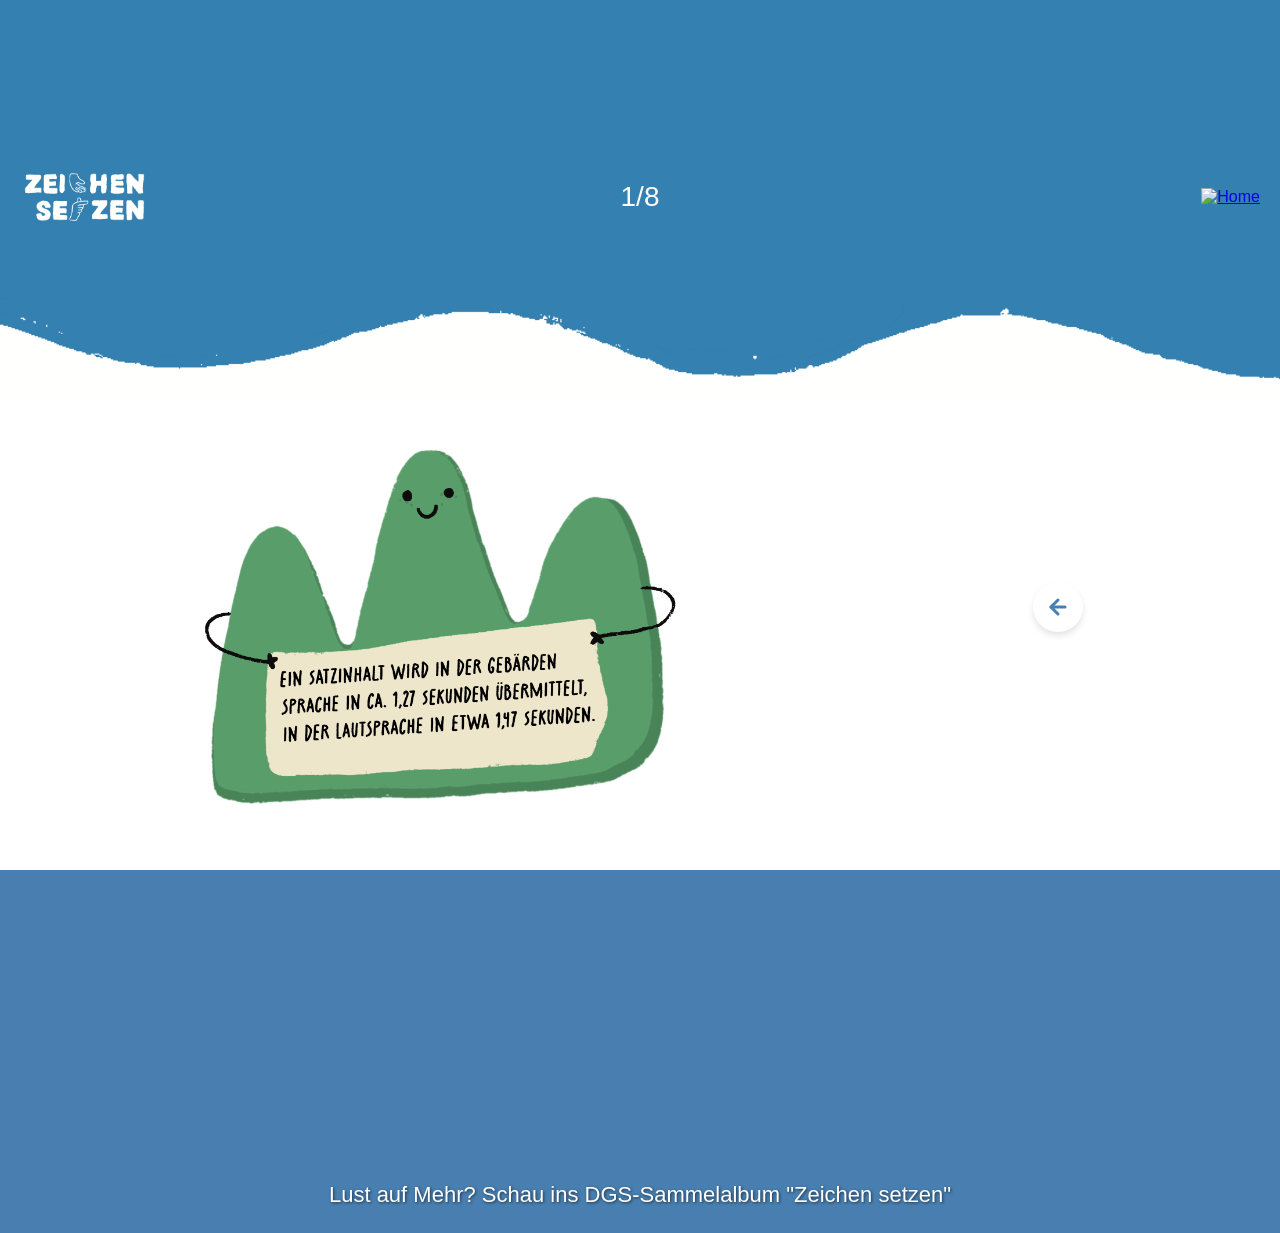
==== commit b26ea2c2: "Update fakt1.html" ====
--- a/fakt1.html
+++ b/fakt1.html
@@ -20,13 +20,13 @@
     <main class="fact-main">
         <div class="fact-wrapper">
             <img src="fakt1.png" alt="Fakt Grafik" class="fact-png" draggable="false">
+        </div>
             <a href="index.html" class="back-arrow">
-    <svg viewBox="0 0 24 24" fill="none" stroke="currentColor" stroke-width="3" stroke-linecap="round" stroke-linejoin="round">
-        <line x1="19" y1="12" x2="5" y2="12"></line>
-        <polyline points="12 19 5 12 12 5"></polyline>
-    </svg>
-</a>
-        </div>
+            <svg viewBox="0 0 24 24" fill="none" stroke="currentColor" stroke-width="3" stroke-linecap="round" stroke-linejoin="round">
+                <line x1="19" y1="12" x2="5" y2="12"></line>
+                <polyline points="12 19 5 12 12 5"></polyline>
+            </svg>
+            </a>
     </main>
 
     <footer class="site-footer">
--- a/style.css
+++ b/style.css
@@ -293,6 +293,31 @@
     pointer-events: none; 
     -webkit-user-drag: none;
 }
+/* Styling für den Zurück-Pfeil */
+.back-arrow {
+    display: flex;
+    justify-content: center;
+    align-items: center;
+    margin: 20px auto 40px auto; /* Abstand nach oben zum Bild und nach unten zum Footer */
+    width: 50px;
+    height: 50px;
+    color: var(--color-blue); /* Ändert die Farbe des Pfeils, passe sie gerne an */
+    background-color: var(--bg-white);
+    border-radius: 50%; /* Macht den Hintergrund rund */
+    box-shadow: 0 4px 6px rgba(0,0,0,0.1); /* Ein leichter Schatten für Tiefe */
+    transition: transform 0.2s ease; /* Weiche Animation beim Antippen/Hovern */
+}
+
+/* Größe des eigentlichen Pfeil-Symbols */
+.back-arrow svg {
+    width: 24px;
+    height: 24px;
+}
+
+/* Kleiner Effekt, wenn man drüberfährt */
+.back-arrow:hover {
+    transform: scale(1.1);
+}
 /* --- VIDEO SEITEN HEADER (Nur dieser eine gilt!) --- */
 .video-header {
     width: 100%;
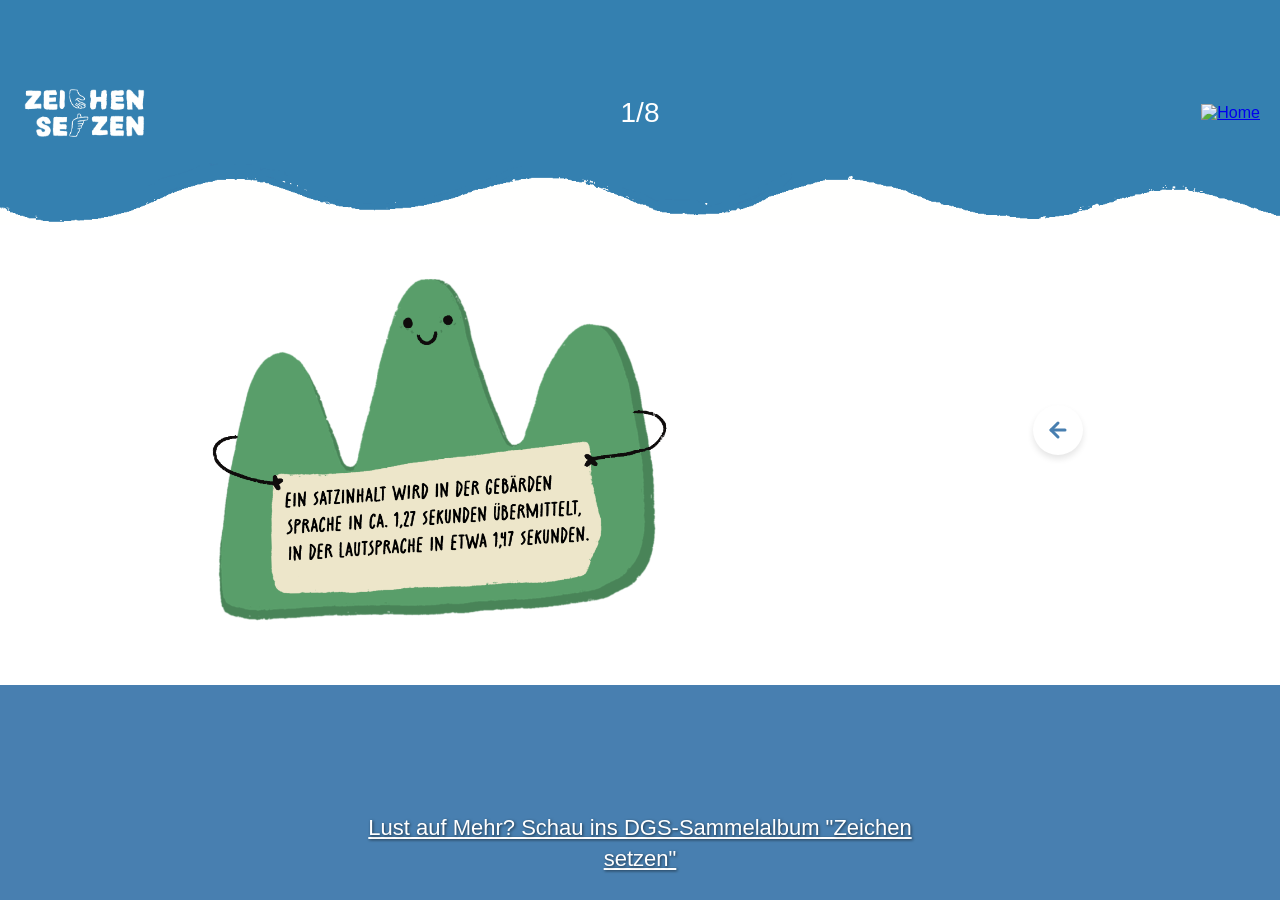
==== commit e9cf0186: "Update fakt1.html" ====
--- a/fakt1.html
+++ b/fakt1.html
@@ -29,9 +29,10 @@
             </a>
     </main>
 
-    <footer class="site-footer">
-        <p>Lust auf Mehr? Schau ins DGS-Sammelalbum "Zeichen setzen"</p>
+   <footer class="site-footer">
+        <p><a href="heft.html" style="color: white; text-decoration: underline;">Lust auf Mehr? Schau ins DGS-Sammelalbum "Zeichen setzen"</a></p>
     </footer>
+
 
 </body>
 </html>
--- a/style.css
+++ b/style.css
@@ -21,7 +21,9 @@
 body {
     background-color: var(--color-blue); 
     font-family: var(--font-body);
-    min-height: 100vh;
+    height: 100vh; /* NEU: Feste Höhe, damit nichts gescrollt werden kann */
+    width: 100vw;
+    overflow: hidden; /* NEU: Verhindert Scrollen auf Body-Ebene */
     display: flex;
     flex-direction: column;
     
@@ -282,10 +284,11 @@
 .fact-wrapper:active .fact-png {
     animation: wiggle 0.3s ease-in-out;
 }
-
 .fact-png {
     width: 100%;
     height: auto;
+    max-height: 50vh; /* NEU: Bild darf maximal die halbe Bildschirmhöhe einnehmen */
+    object-fit: contain; /* Sorgt dafür, dass es proportional bleibt */
     display: block;
     box-shadow: none;
     border-radius: 0;
@@ -371,9 +374,9 @@
 .portrait-video {
     width: 100%;
     max-width: 400px;
-    /* Damit es nicht zu groß wird und Platz zum Rand lässt */
+    max-height: 60vh; /* NEU: Video darf maximal 60% der Höhe einnehmen */
     height: auto;
-    border-radius: 15px; /* Ein kleiner Radius sieht meist "sittlicher" aus */
+    border-radius: 15px; 
     overflow: hidden;
 }
 
@@ -382,3 +385,18 @@
 video::-webkit-media-controls-volume-slider {
     display: none !important;
 }
+footer {
+    background-color: var(--color-blue); /* Deine jeweilige Farbe */
+    color: white;
+    text-align: center;
+    
+    /* NEU: Das sorgt für den Abstand oben/unten (20px) und an den Seiten (30px) */
+    padding: 20px 30px; 
+}
+
+/* Falls der Text in einem <p> Tag liegt, geben wir ihm auch noch eine schöne Zeilenhöhe */
+footer p {
+    margin: 0 auto;
+    max-width: 600px; /* Verhindert, dass der Text auf großen Bildschirmen zu breit wird */
+    line-height: 1.4; /* Macht zweizeiligen Text besser lesbar */
+}
